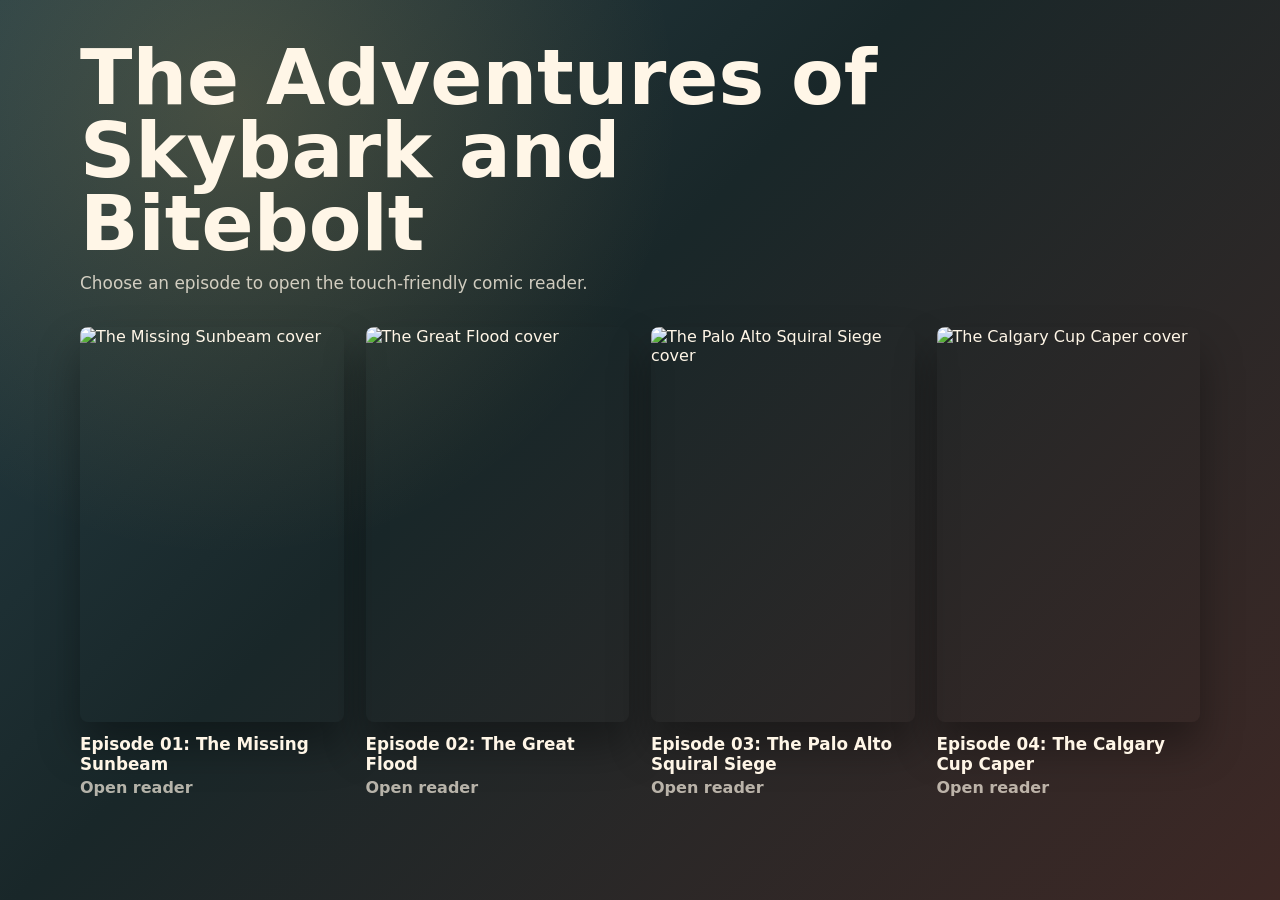
==== index.html @ cfe8c506 "Add episode 4 comic viewer" ====
<!doctype html>
<html lang="en">
  <head>
    <meta charset="utf-8">
    <meta name="viewport" content="width=device-width, initial-scale=1">
    <title>The Adventures of Skybark and Bitebolt</title>
    <style>
      :root {
        color-scheme: dark;
        font-family: Avenir Next, Avenir, Inter, ui-sans-serif, system-ui, -apple-system, BlinkMacSystemFont, "Segoe UI", sans-serif;
      }

      * {
        box-sizing: border-box;
      }

      body {
        min-height: 100vh;
        margin: 0;
        background:
          radial-gradient(circle at 18% 12%, rgba(242, 189, 91, 0.18), transparent 28rem),
          linear-gradient(135deg, #253f47 0%, #192729 42%, #3e2825 100%);
        color: #fff6e7;
      }

      main {
        width: min(1120px, calc(100% - 32px));
        margin: 0 auto;
        padding: 42px 0;
      }

      h1,
      p {
        margin: 0;
      }

      h1 {
        font-size: clamp(2rem, 6vw, 4.8rem);
        line-height: 0.95;
        max-width: 820px;
      }

      .intro {
        margin-top: 12px;
        color: rgba(255, 246, 231, 0.78);
        font-size: 1.06rem;
      }

      .episodes {
        display: grid;
        grid-template-columns: repeat(auto-fit, minmax(220px, 1fr));
        gap: 22px;
        margin-top: 34px;
      }

      a {
        color: inherit;
        text-decoration: none;
      }

      .episode {
        display: block;
      }

      .episode img {
        width: 100%;
        aspect-ratio: 2 / 3;
        display: block;
        object-fit: cover;
        border-radius: 8px;
        box-shadow: 0 24px 42px rgba(0, 0, 0, 0.34);
      }

      .episode h2 {
        margin: 12px 0 4px;
        font-size: 1.05rem;
      }

      .episode p {
        color: rgba(255, 246, 231, 0.68);
        font-weight: 700;
      }
    </style>
  </head>
  <body>
    <main>
      <h1>The Adventures of Skybark and Bitebolt</h1>
      <p class="intro">Choose an episode to open the touch-friendly comic reader.</p>

      <section class="episodes" aria-label="Episodes">
        <a class="episode" href="episodes/episode-01/">
          <img src="episodes/episode-01/images/cover.png" alt="The Missing Sunbeam cover">
          <h2>Episode 01: The Missing Sunbeam</h2>
          <p>Open reader</p>
        </a>
        <a class="episode" href="episodes/episode-02/">
          <img src="episodes/episode-02/images/cover.png" alt="The Great Flood cover">
          <h2>Episode 02: The Great Flood</h2>
          <p>Open reader</p>
        </a>
        <a class="episode" href="episodes/episode-03/">
          <img src="episodes/episode-03/images/cover.png" alt="The Palo Alto Squiral Siege cover">
          <h2>Episode 03: The Palo Alto Squiral Siege</h2>
          <p>Open reader</p>
        </a>
        <a class="episode" href="episodes/episode-04/">
          <img src="episodes/episode-04/images/cover.png" alt="The Calgary Cup Caper cover">
          <h2>Episode 04: The Calgary Cup Caper</h2>
          <p>Open reader</p>
        </a>
      </section>
    </main>
  </body>
</html>
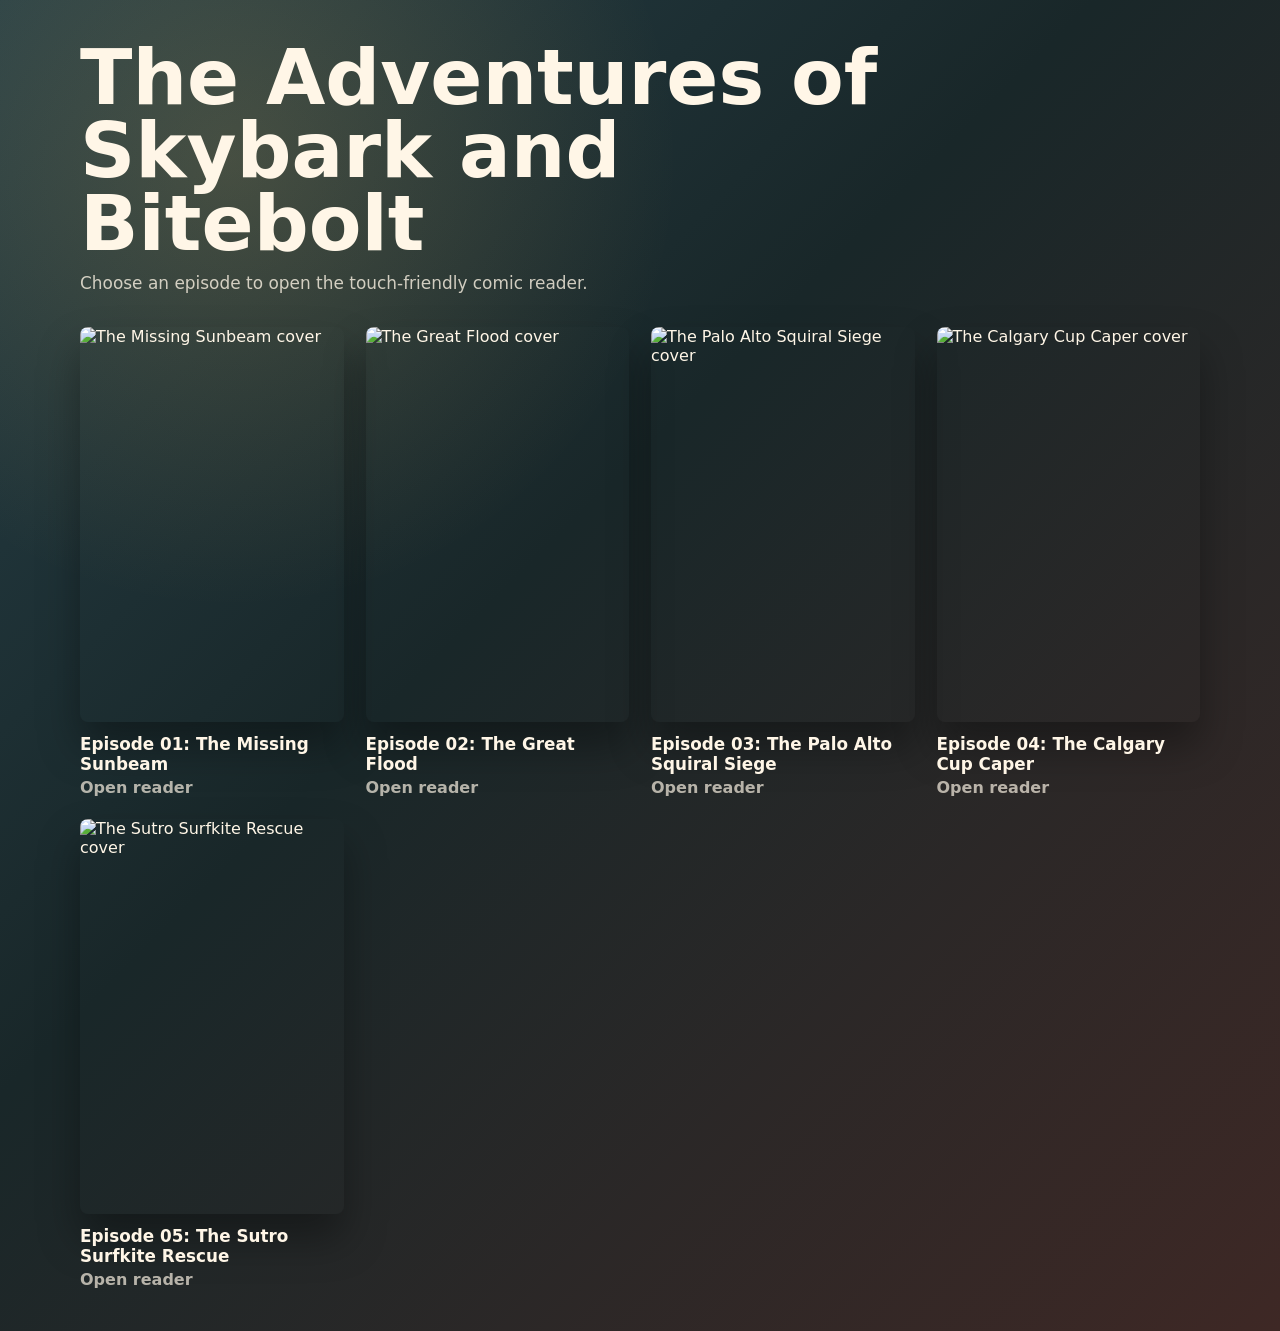
==== commit 1e653dab: "Add episode 5 comic viewer assets" ====
--- a/index.html
+++ b/index.html
@@ -108,6 +108,11 @@
           <h2>Episode 04: The Calgary Cup Caper</h2>
           <p>Open reader</p>
         </a>
+        <a class="episode" href="episodes/episode-05/">
+          <img src="episodes/episode-05/images/cover.png" alt="The Sutro Surfkite Rescue cover">
+          <h2>Episode 05: The Sutro Surfkite Rescue</h2>
+          <p>Open reader</p>
+        </a>
       </section>
     </main>
   </body>
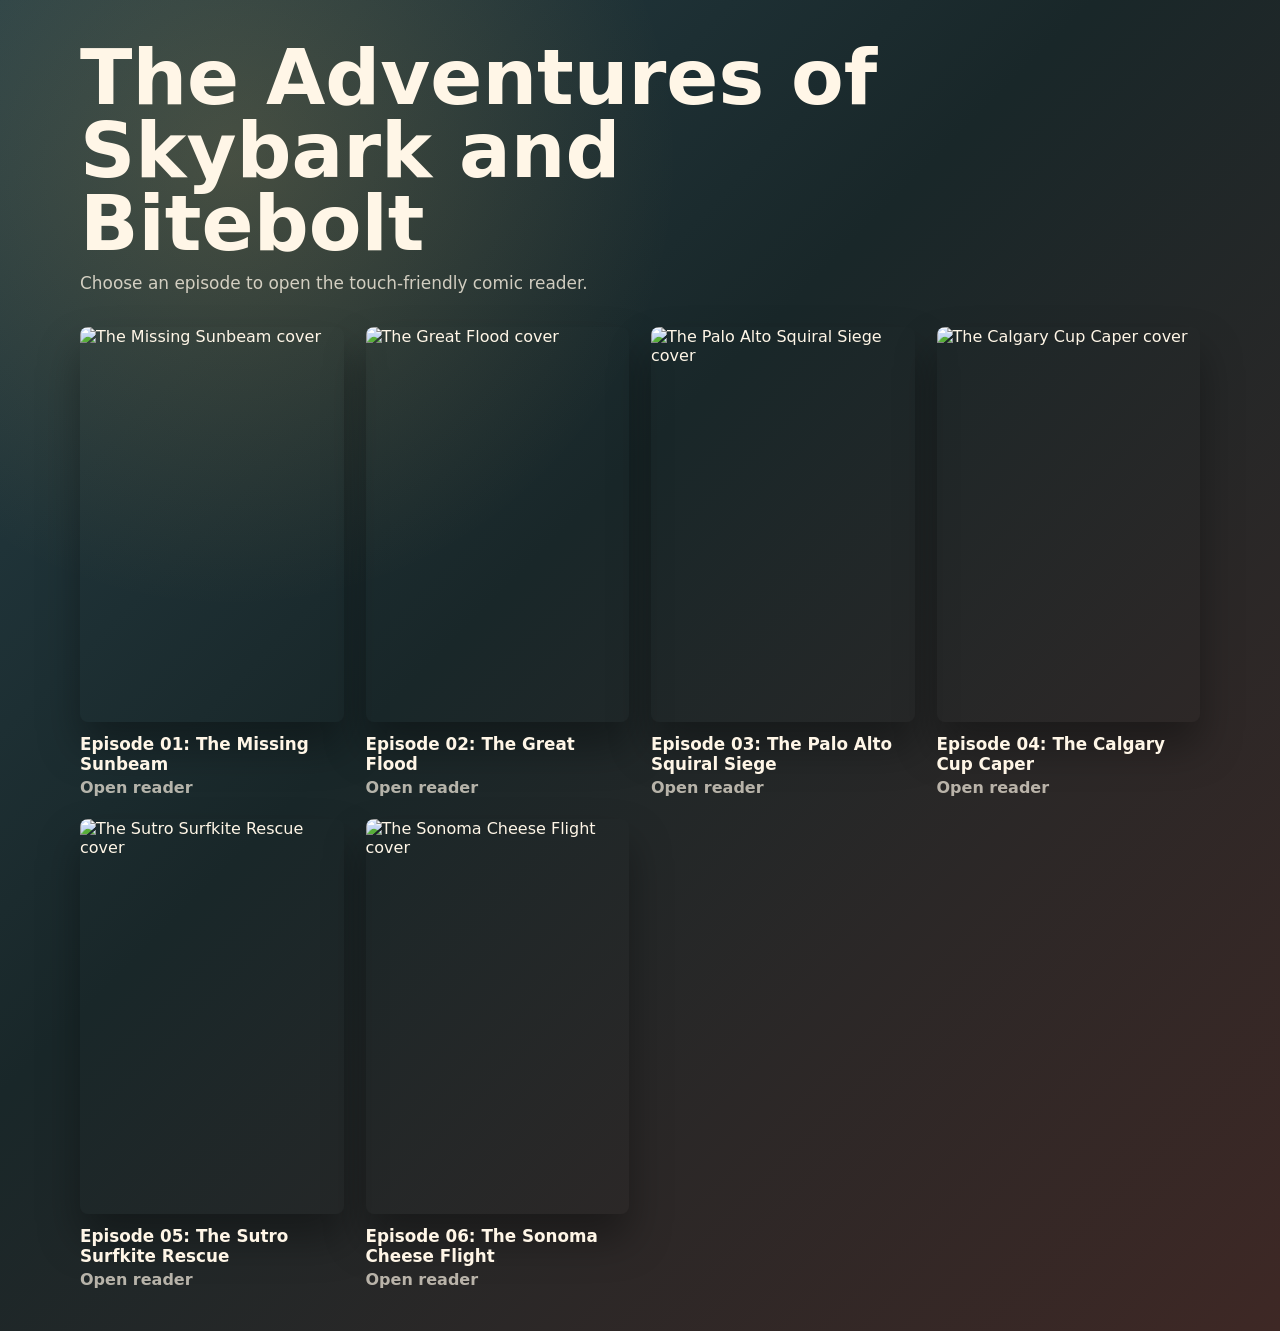
==== commit 3be1ea23: "Add episode 6 comic viewer" ====
--- a/index.html
+++ b/index.html
@@ -113,6 +113,11 @@
           <h2>Episode 05: The Sutro Surfkite Rescue</h2>
           <p>Open reader</p>
         </a>
+        <a class="episode" href="episodes/episode-06/">
+          <img src="episodes/episode-06/images/cover.png" alt="The Sonoma Cheese Flight cover">
+          <h2>Episode 06: The Sonoma Cheese Flight</h2>
+          <p>Open reader</p>
+        </a>
       </section>
     </main>
   </body>
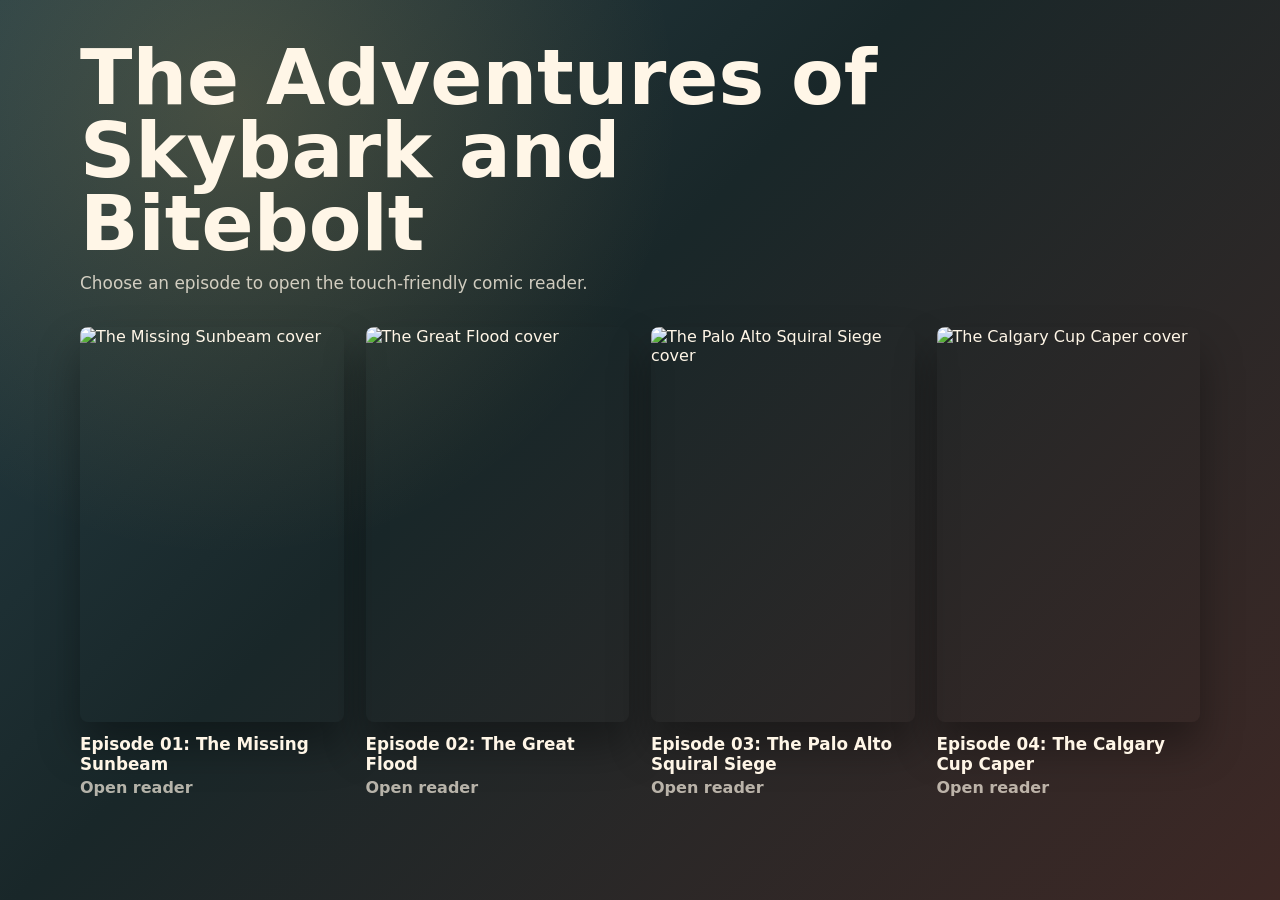
==== commit 7e0f9c14: "Merge episode 4 comic viewer Adds Episode 4 assets and viewer." ====
--- a/index.html
+++ b/index.html
@@ -108,16 +108,6 @@
           <h2>Episode 04: The Calgary Cup Caper</h2>
           <p>Open reader</p>
         </a>
-        <a class="episode" href="episodes/episode-05/">
-          <img src="episodes/episode-05/images/cover.png" alt="The Sutro Surfkite Rescue cover">
-          <h2>Episode 05: The Sutro Surfkite Rescue</h2>
-          <p>Open reader</p>
-        </a>
-        <a class="episode" href="episodes/episode-06/">
-          <img src="episodes/episode-06/images/cover.png" alt="The Sonoma Cheese Flight cover">
-          <h2>Episode 06: The Sonoma Cheese Flight</h2>
-          <p>Open reader</p>
-        </a>
       </section>
     </main>
   </body>
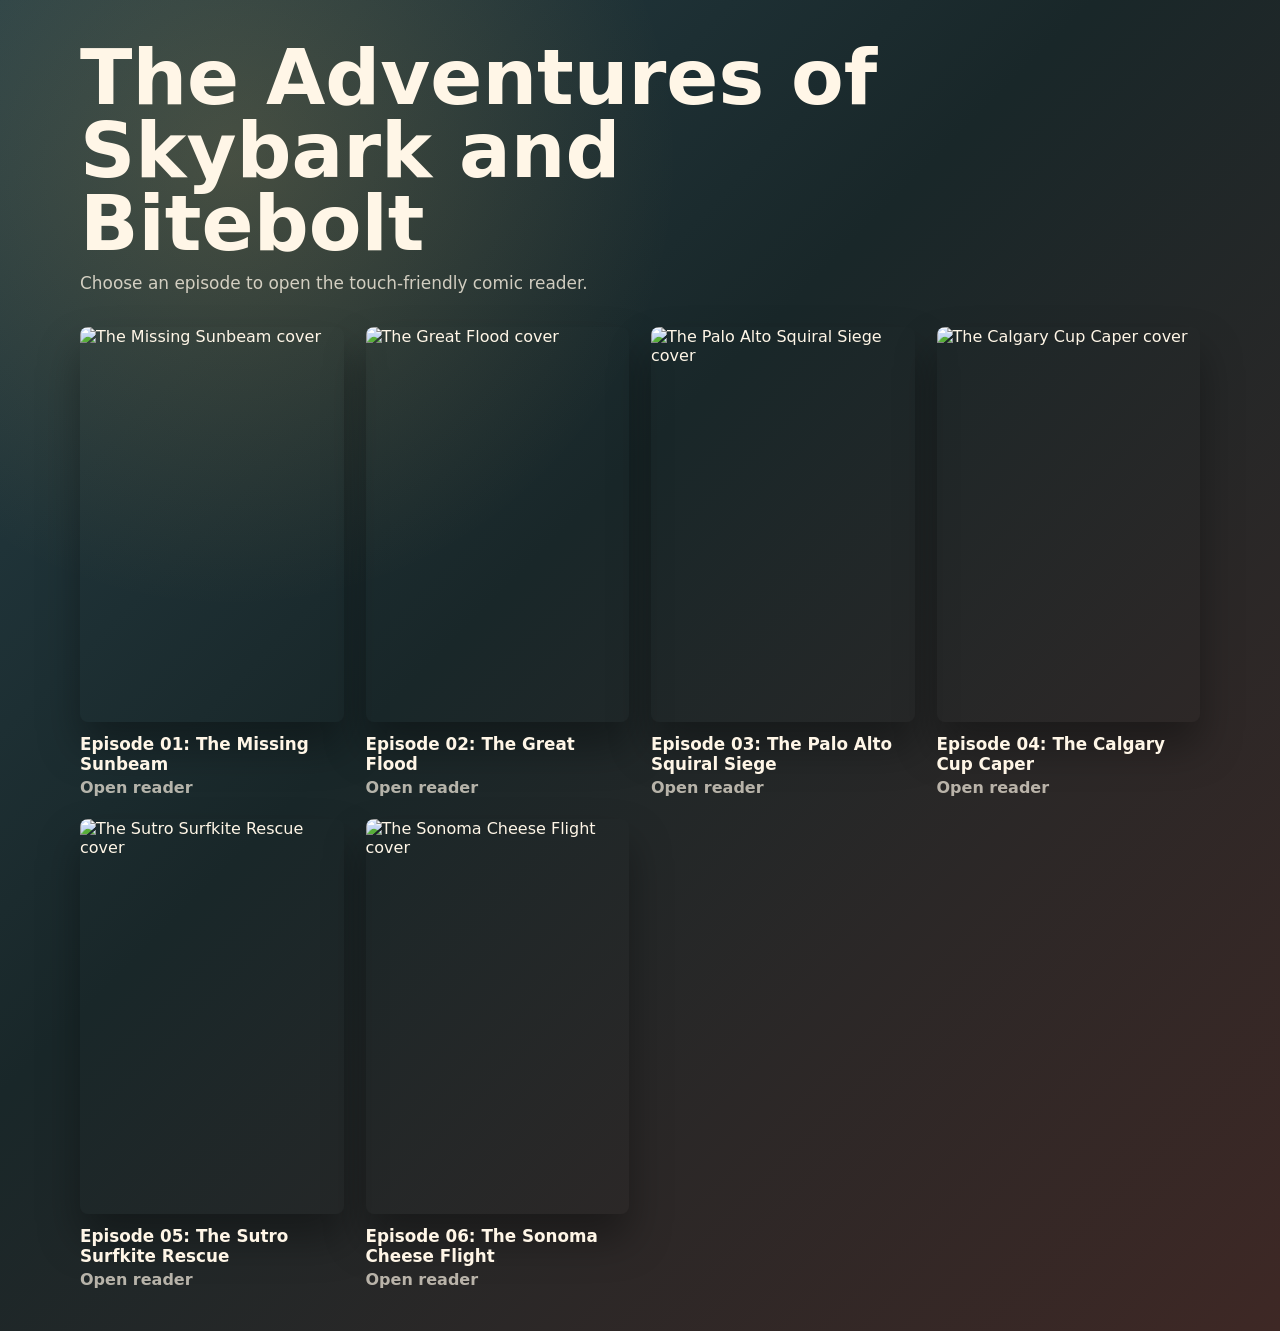
==== commit 8c9cdc8f: "Merge episode 5 and 6 comic assets" ====
--- a/index.html
+++ b/index.html
@@ -108,6 +108,16 @@
           <h2>Episode 04: The Calgary Cup Caper</h2>
           <p>Open reader</p>
         </a>
+        <a class="episode" href="episodes/episode-05/">
+          <img src="episodes/episode-05/images/cover.png" alt="The Sutro Surfkite Rescue cover">
+          <h2>Episode 05: The Sutro Surfkite Rescue</h2>
+          <p>Open reader</p>
+        </a>
+        <a class="episode" href="episodes/episode-06/">
+          <img src="episodes/episode-06/images/cover.png" alt="The Sonoma Cheese Flight cover">
+          <h2>Episode 06: The Sonoma Cheese Flight</h2>
+          <p>Open reader</p>
+        </a>
       </section>
     </main>
   </body>
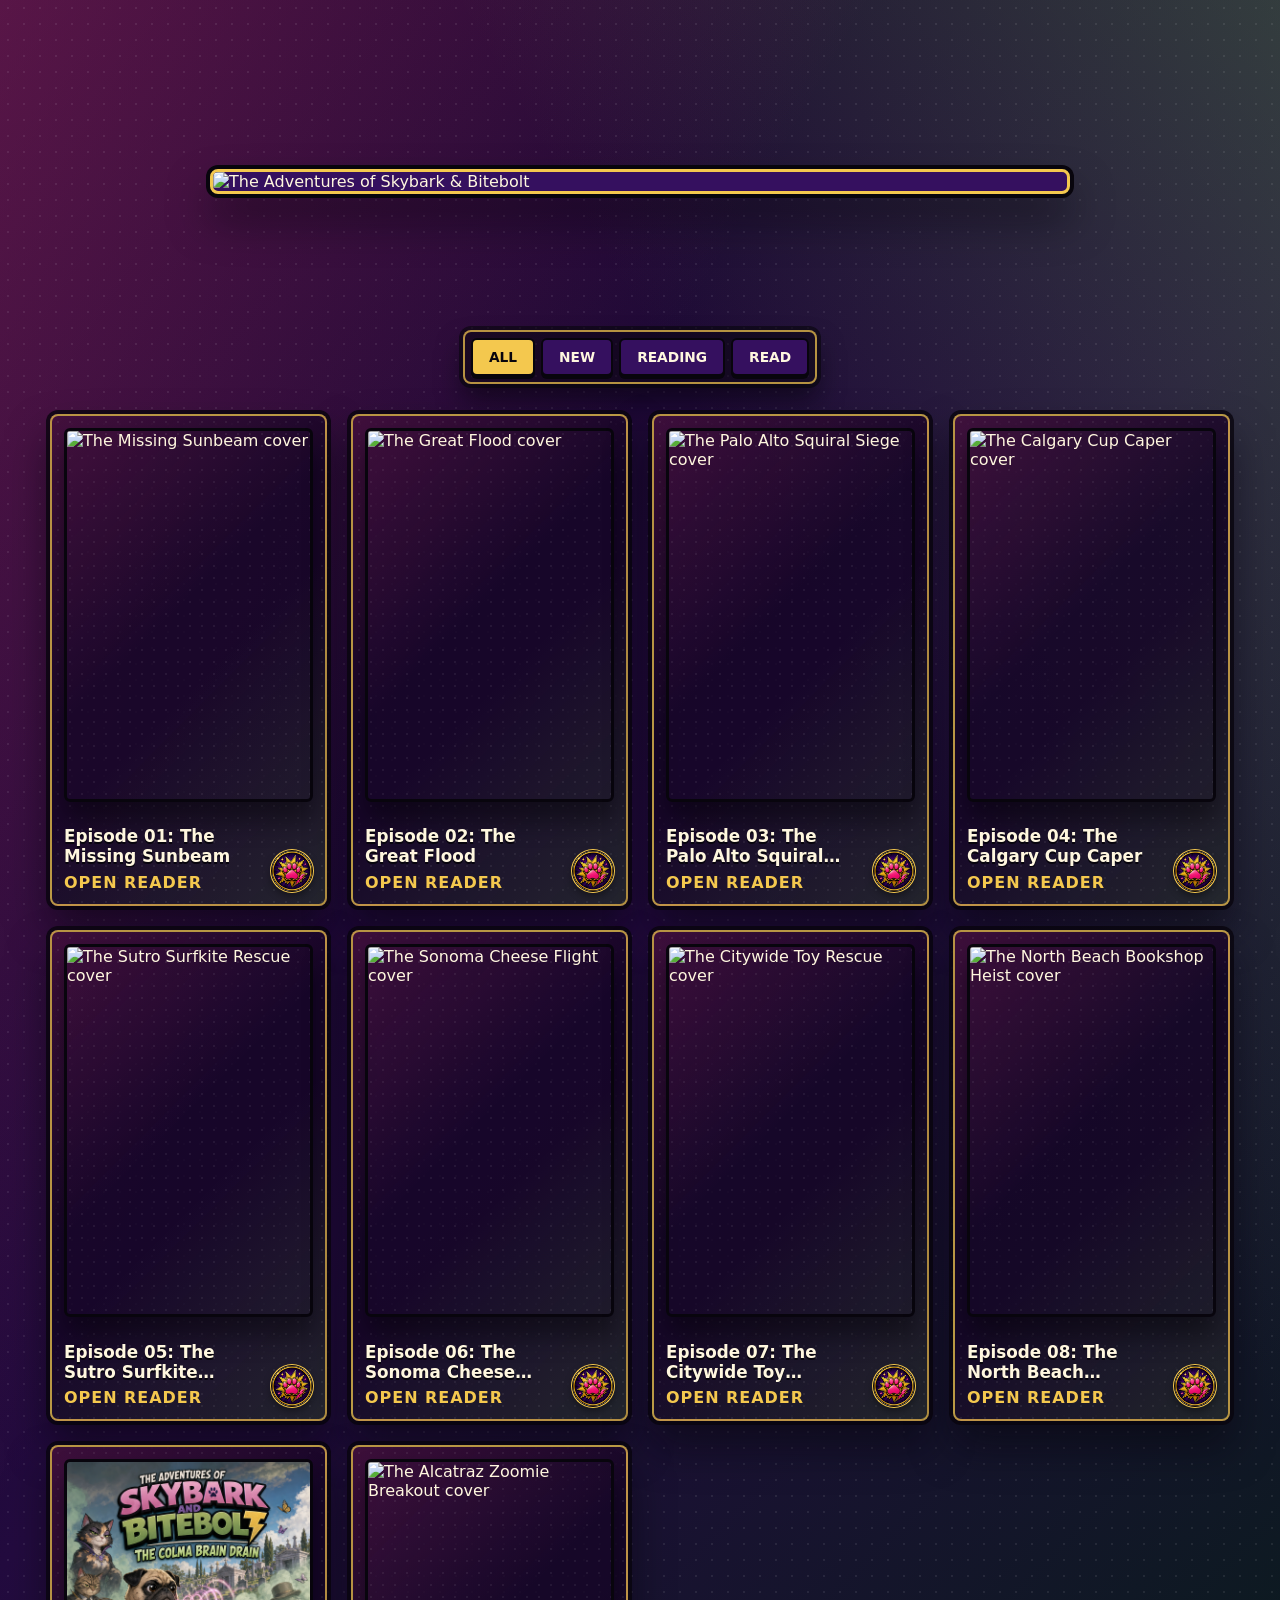
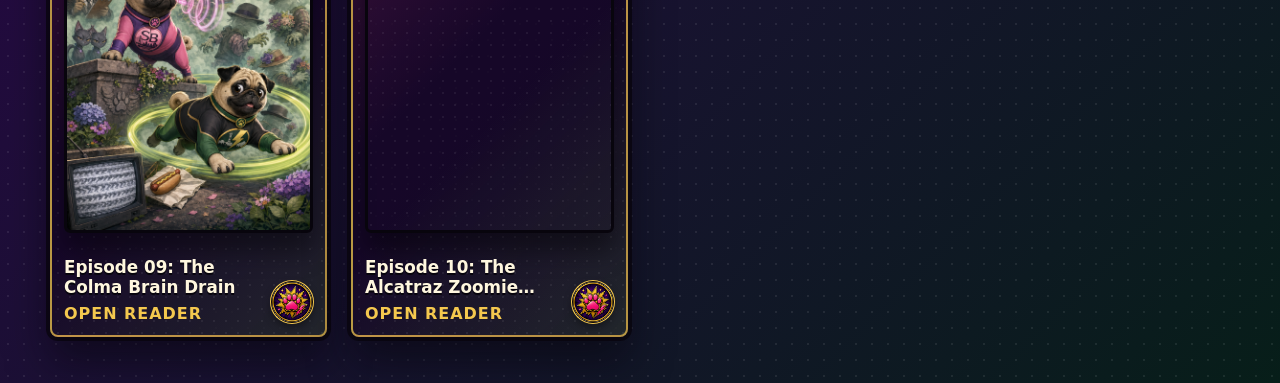
==== commit 1f19a723: "Add branded library status badges" ====
--- a/index.html
+++ b/index.html
@@ -4,121 +4,28 @@
     <meta charset="utf-8">
     <meta name="viewport" content="width=device-width, initial-scale=1">
     <title>The Adventures of Skybark and Bitebolt</title>
-    <style>
-      :root {
-        color-scheme: dark;
-        font-family: Avenir Next, Avenir, Inter, ui-sans-serif, system-ui, -apple-system, BlinkMacSystemFont, "Segoe UI", sans-serif;
-      }
-
-      * {
-        box-sizing: border-box;
-      }
-
-      body {
-        min-height: 100vh;
-        margin: 0;
-        background:
-          radial-gradient(circle at 18% 12%, rgba(242, 189, 91, 0.18), transparent 28rem),
-          linear-gradient(135deg, #253f47 0%, #192729 42%, #3e2825 100%);
-        color: #fff6e7;
-      }
-
-      main {
-        width: min(1120px, calc(100% - 32px));
-        margin: 0 auto;
-        padding: 42px 0;
-      }
-
-      h1,
-      p {
-        margin: 0;
-      }
-
-      h1 {
-        font-size: clamp(2rem, 6vw, 4.8rem);
-        line-height: 0.95;
-        max-width: 820px;
-      }
-
-      .intro {
-        margin-top: 12px;
-        color: rgba(255, 246, 231, 0.78);
-        font-size: 1.06rem;
-      }
-
-      .episodes {
-        display: grid;
-        grid-template-columns: repeat(auto-fit, minmax(220px, 1fr));
-        gap: 22px;
-        margin-top: 34px;
-      }
-
-      a {
-        color: inherit;
-        text-decoration: none;
-      }
-
-      .episode {
-        display: block;
-      }
-
-      .episode img {
-        width: 100%;
-        aspect-ratio: 2 / 3;
-        display: block;
-        object-fit: cover;
-        border-radius: 8px;
-        box-shadow: 0 24px 42px rgba(0, 0, 0, 0.34);
-      }
-
-      .episode h2 {
-        margin: 12px 0 4px;
-        font-size: 1.05rem;
-      }
-
-      .episode p {
-        color: rgba(255, 246, 231, 0.68);
-        font-weight: 700;
-      }
-    </style>
+    <link rel="stylesheet" href="library.css?v=read-status-polished-cards">
   </head>
   <body>
     <main>
-      <h1>The Adventures of Skybark and Bitebolt</h1>
-      <p class="intro">Choose an episode to open the touch-friendly comic reader.</p>
+      <header class="library-hero">
+        <div class="title-lockup">
+          <h1>The Adventures of Skybark and Bitebolt</h1>
+          <img class="title-art" src="assets/titles/skybark-bitebolt-masthead.png" alt="The Adventures of Skybark & Bitebolt">
+        </div>
+      </header>
 
-      <section class="episodes" aria-label="Episodes">
-        <a class="episode" href="episodes/episode-01/">
-          <img src="episodes/episode-01/images/cover.png" alt="The Missing Sunbeam cover">
-          <h2>Episode 01: The Missing Sunbeam</h2>
-          <p>Open reader</p>
-        </a>
-        <a class="episode" href="episodes/episode-02/">
-          <img src="episodes/episode-02/images/cover.png" alt="The Great Flood cover">
-          <h2>Episode 02: The Great Flood</h2>
-          <p>Open reader</p>
-        </a>
-        <a class="episode" href="episodes/episode-03/">
-          <img src="episodes/episode-03/images/cover.png" alt="The Palo Alto Squiral Siege cover">
-          <h2>Episode 03: The Palo Alto Squiral Siege</h2>
-          <p>Open reader</p>
-        </a>
-        <a class="episode" href="episodes/episode-04/">
-          <img src="episodes/episode-04/images/cover.png" alt="The Calgary Cup Caper cover">
-          <h2>Episode 04: The Calgary Cup Caper</h2>
-          <p>Open reader</p>
-        </a>
-        <a class="episode" href="episodes/episode-05/">
-          <img src="episodes/episode-05/images/cover.png" alt="The Sutro Surfkite Rescue cover">
-          <h2>Episode 05: The Sutro Surfkite Rescue</h2>
-          <p>Open reader</p>
-        </a>
-        <a class="episode" href="episodes/episode-06/">
-          <img src="episodes/episode-06/images/cover.png" alt="The Sonoma Cheese Flight cover">
-          <h2>Episode 06: The Sonoma Cheese Flight</h2>
-          <p>Open reader</p>
-        </a>
-      </section>
+      <nav class="status-filter" aria-label="Filter episodes by read status">
+        <button class="filter-button" type="button" data-filter="all" aria-pressed="true">All</button>
+        <button class="filter-button" type="button" data-filter="new" aria-pressed="false">New</button>
+        <button class="filter-button" type="button" data-filter="partial" aria-pressed="false">Reading</button>
+        <button class="filter-button" type="button" data-filter="read" aria-pressed="false">Read</button>
+      </nav>
+
+      <section class="episodes" id="episodeList" aria-label="Episodes"></section>
     </main>
+
+    <script src="episodes/catalog.js?v=read-status"></script>
+    <script src="library.js?v=read-status"></script>
   </body>
 </html>
--- a/library.css
+++ b/library.css
@@ -0,0 +1,261 @@
+:root {
+  color-scheme: dark;
+  --ink: #08050d;
+  --deep-purple: #230b3f;
+  --panel-purple: #35105f;
+  --hot-pink: #f23a91;
+  --emerald: #5fb246;
+  --gold: #f4c84e;
+  --cream: #fff7df;
+  --shadow: rgba(6, 3, 12, 0.54);
+  font-family: Avenir Next, Avenir, Inter, ui-sans-serif, system-ui, -apple-system, BlinkMacSystemFont, "Segoe UI", sans-serif;
+}
+
+* {
+  box-sizing: border-box;
+}
+
+body {
+  min-height: 100vh;
+  margin: 0;
+  background:
+    radial-gradient(circle, rgba(255, 255, 255, 0.08) 0 1px, transparent 1.5px) 0 0 / 16px 16px,
+    linear-gradient(120deg, rgba(242, 58, 145, 0.3), transparent 36%),
+    linear-gradient(240deg, rgba(95, 178, 70, 0.3), transparent 34%),
+    linear-gradient(135deg, #160627 0%, var(--deep-purple) 48%, #071e19 100%);
+  color: var(--cream);
+}
+
+main {
+  width: min(1180px, calc(100% - 32px));
+  margin: 0 auto;
+  padding: 28px 0 46px;
+}
+
+h1,
+p {
+  margin: 0;
+}
+
+h1 {
+  position: absolute;
+  width: 1px;
+  height: 1px;
+  overflow: hidden;
+  clip: rect(0 0 0 0);
+  white-space: nowrap;
+}
+
+.library-hero {
+  min-height: 300px;
+  display: grid;
+  grid-template-columns: 1fr;
+  align-items: center;
+  justify-items: center;
+  padding: clamp(14px, 3vw, 28px) 0 22px;
+}
+
+.title-lockup {
+  min-width: 0;
+  width: min(100%, 860px);
+}
+
+.title-art {
+  width: min(100%, 860px);
+  display: block;
+  border: 3px solid var(--gold);
+  border-radius: 8px;
+  background: var(--panel-purple);
+  box-shadow:
+    0 0 0 4px var(--ink),
+    0 24px 42px var(--shadow);
+}
+
+.episodes {
+  display: grid;
+  grid-template-columns: repeat(auto-fit, minmax(230px, 1fr));
+  gap: 24px;
+  margin-top: 26px;
+}
+
+.empty-state {
+  grid-column: 1 / -1;
+  margin: 18px auto 0;
+  padding: 16px 20px;
+  border: 2px solid var(--gold);
+  border-radius: 8px;
+  background: rgba(8, 5, 13, 0.5);
+  color: var(--cream);
+  font-weight: 900;
+  text-align: center;
+  box-shadow:
+    0 0 0 4px rgba(8, 5, 13, 0.6),
+    0 16px 26px var(--shadow);
+}
+
+.status-filter {
+  width: max-content;
+  max-width: 100%;
+  margin: 2px auto 30px;
+  padding: 6px;
+  display: flex;
+  gap: 6px;
+  overflow-x: auto;
+  border: 2px solid rgba(244, 200, 78, 0.72);
+  border-radius: 8px;
+  background: rgba(8, 5, 13, 0.5);
+  box-shadow:
+    0 0 0 4px rgba(8, 5, 13, 0.6),
+    0 16px 26px var(--shadow);
+}
+
+.filter-button {
+  min-height: 38px;
+  padding: 0 16px;
+  border: 2px solid var(--ink);
+  border-radius: 6px;
+  background: var(--panel-purple);
+  color: var(--cream);
+  cursor: pointer;
+  font: inherit;
+  font-size: 0.86rem;
+  font-weight: 900;
+  text-transform: uppercase;
+  box-shadow: 0 3px 0 var(--ink);
+}
+
+.filter-button[aria-pressed="true"] {
+  background: var(--gold);
+  color: var(--ink);
+}
+
+.filter-button:is(:hover, :focus-visible) {
+  background: var(--hot-pink);
+  color: var(--cream);
+  outline: none;
+}
+
+a {
+  color: inherit;
+  text-decoration: none;
+}
+
+.episode {
+  display: grid;
+  grid-template-rows: auto 1fr;
+  gap: 12px;
+  position: relative;
+  padding: 12px;
+  overflow: hidden;
+  border: 2px solid rgba(244, 200, 78, 0.72);
+  border-radius: 8px;
+  background:
+    linear-gradient(135deg, rgba(242, 58, 145, 0.18), transparent 42%),
+    linear-gradient(315deg, rgba(95, 178, 70, 0.18), transparent 46%),
+    rgba(22, 6, 39, 0.84);
+  box-shadow:
+    0 0 0 4px rgba(8, 5, 13, 0.78),
+    0 24px 42px var(--shadow);
+  transition: transform 160ms ease, border-color 160ms ease, box-shadow 160ms ease;
+}
+
+.episode::before {
+  content: "";
+  position: absolute;
+  inset: 0;
+  pointer-events: none;
+  background: radial-gradient(circle, rgba(255, 255, 255, 0.12) 0 1px, transparent 1.5px) 0 0 / 12px 12px;
+  opacity: 0.5;
+}
+
+.episode:is(:hover, :focus-visible) {
+  border-color: var(--hot-pink);
+  box-shadow:
+    0 0 0 4px var(--ink),
+    0 0 0 7px rgba(244, 200, 78, 0.55),
+    0 30px 50px var(--shadow);
+  transform: translateY(-4px);
+  outline: none;
+}
+
+.episode img {
+  width: 100%;
+  display: block;
+}
+
+.cover-wrap {
+  position: relative;
+  display: block;
+}
+
+.cover-wrap > img {
+  position: relative;
+  width: 100%;
+  aspect-ratio: 2 / 3;
+  display: block;
+  object-fit: cover;
+  border: 3px solid var(--ink);
+  border-radius: 6px;
+  box-shadow: 0 18px 26px rgba(0, 0, 0, 0.42);
+}
+
+.episode-meta {
+  position: relative;
+  z-index: 1;
+  min-height: 78px;
+  display: grid;
+  grid-template-columns: minmax(0, 1fr) 46px;
+  gap: 12px;
+  align-items: end;
+}
+
+.episode-copy {
+  min-width: 0;
+}
+
+.episode-meta > .status-badge {
+  width: 42px;
+  aspect-ratio: 1;
+  place-self: end;
+  border: 1px solid var(--ink);
+  border-radius: 999px;
+  object-fit: cover;
+  background: var(--deep-purple);
+  box-shadow:
+    0 0 0 1px var(--gold),
+    0 4px 8px rgba(0, 0, 0, 0.42);
+}
+
+.status-badge-read {
+  border-radius: 8px;
+}
+
+.episode h2 {
+  position: relative;
+  min-height: 2.4em;
+  margin: 0 0 6px;
+  color: var(--cream);
+  font-size: 1.05rem;
+  line-height: 1.2;
+  text-shadow: 0 2px 0 var(--ink);
+  display: -webkit-box;
+  overflow: hidden;
+  -webkit-box-orient: vertical;
+  -webkit-line-clamp: 2;
+}
+
+.episode p {
+  position: relative;
+  margin: 0;
+  color: var(--gold);
+  font-weight: 900;
+  text-transform: uppercase;
+  letter-spacing: 0.06em;
+}
+
+@media (max-width: 720px) {
+  .library-hero {
+    min-height: 0;
+    text-align: center;
+  }
+}
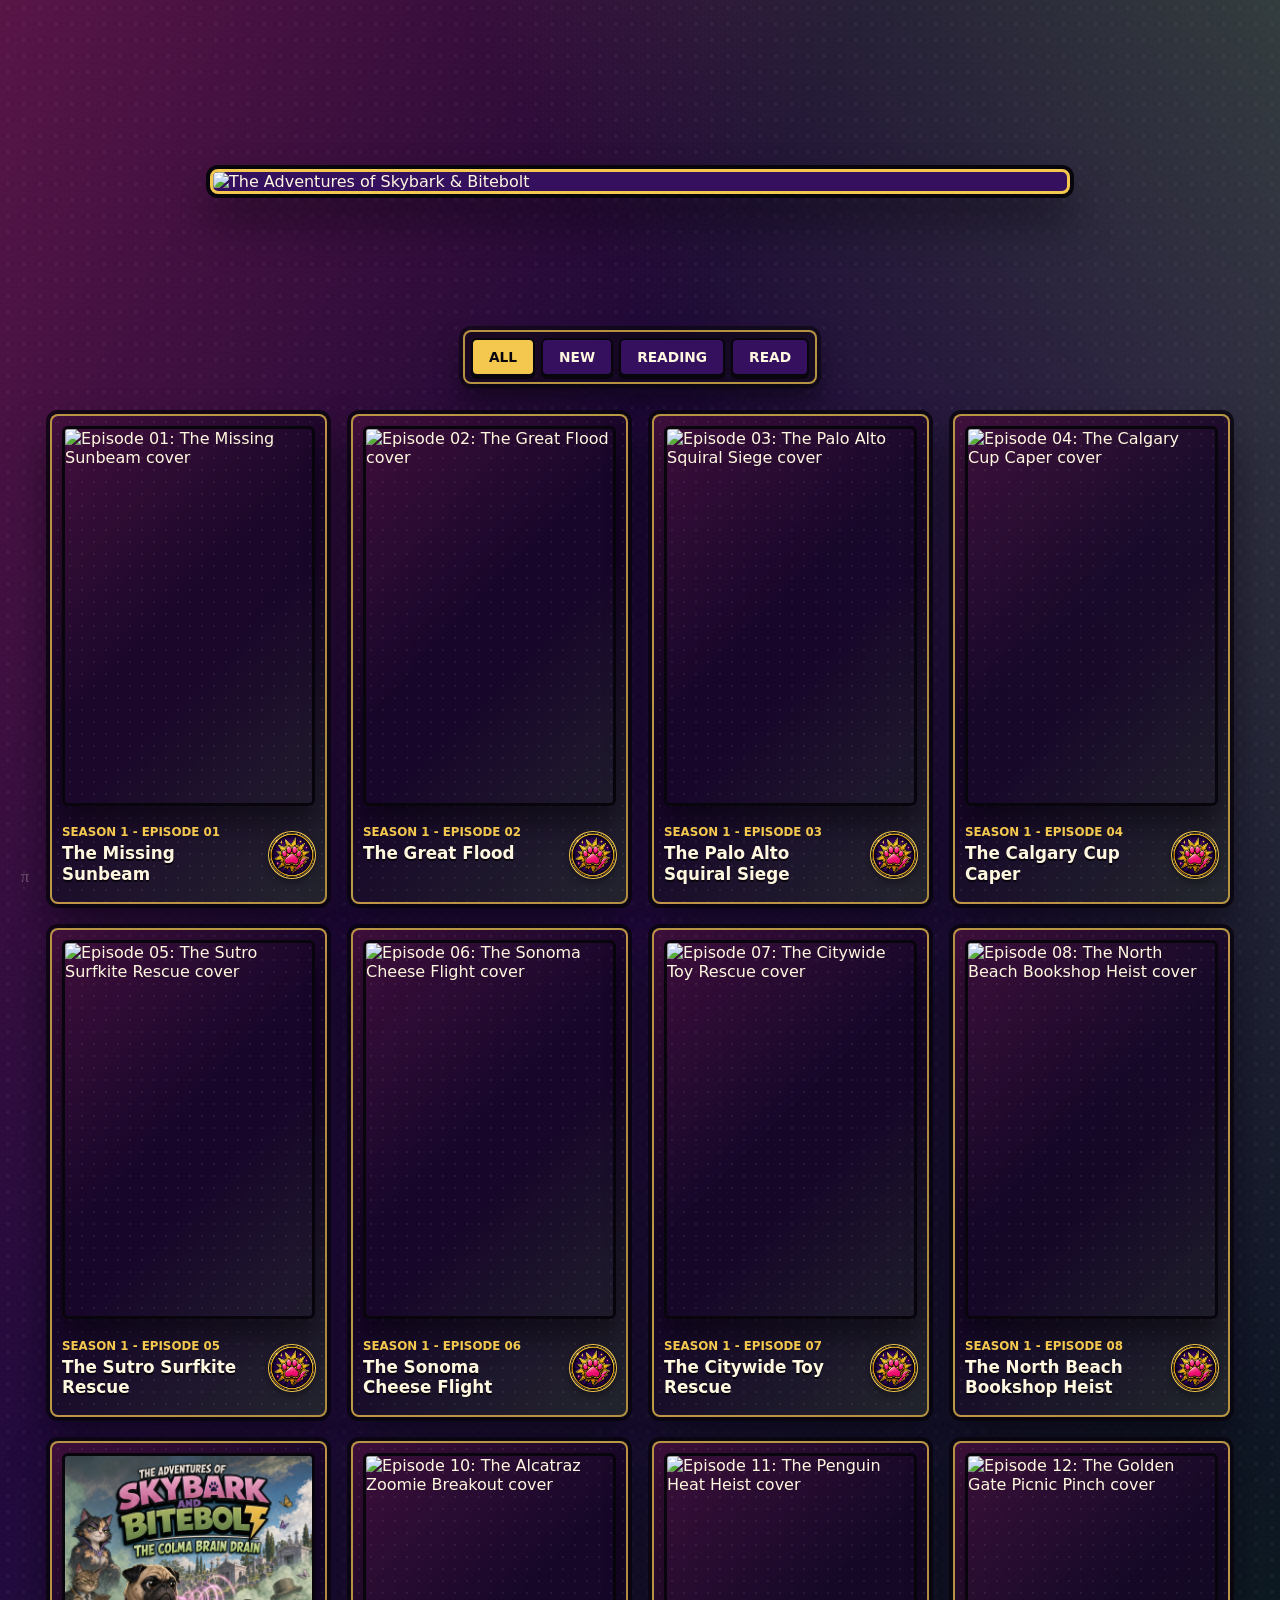
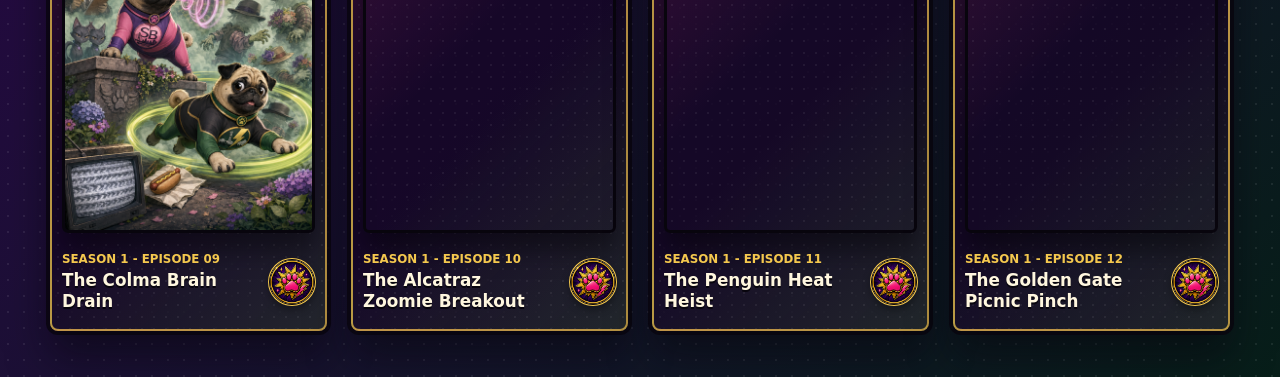
==== commit 6f736025: "Balance episode card layout" ====
--- a/index.html
+++ b/index.html
@@ -4,9 +4,9 @@
     <meta charset="utf-8">
     <meta name="viewport" content="width=device-width, initial-scale=1">
     <title>The Adventures of Skybark and Bitebolt</title>
-    <link rel="stylesheet" href="library.css?v=read-status-polished-cards">
+    <link rel="stylesheet" href="library.css?v=episode-card-balance">
   </head>
-  <body>
+  <body data-library-page="main">
     <main>
       <header class="library-hero">
         <div class="title-lockup">
@@ -24,8 +24,9 @@
 
       <section class="episodes" id="episodeList" aria-label="Episodes"></section>
     </main>
+    <a class="vault-link" href="vault.html" aria-label="Open the vault">π</a>
 
-    <script src="episodes/catalog.js?v=read-status"></script>
-    <script src="library.js?v=read-status"></script>
+    <script src="episodes/catalog.js?v=vault-flags"></script>
+    <script src="library.js?v=episode-card-balance"></script>
   </body>
 </html>
--- a/library.css
+++ b/library.css
@@ -27,6 +27,7 @@
 }
 
 main {
+  position: relative;
   width: min(1180px, calc(100% - 32px));
   margin: 0 auto;
   padding: 28px 0 46px;
@@ -69,6 +70,41 @@
   box-shadow:
     0 0 0 4px var(--ink),
     0 24px 42px var(--shadow);
+}
+
+.vault-hero {
+  position: relative;
+}
+
+.vault-kicker {
+  margin: 0 0 14px;
+  color: var(--gold);
+  font-size: 0.86rem;
+  font-weight: 900;
+  letter-spacing: 0.12em;
+  text-align: center;
+  text-transform: uppercase;
+}
+
+.library-return {
+  position: absolute;
+  left: 0;
+  top: 18px;
+  padding: 10px 14px;
+  border: 2px solid rgba(244, 200, 78, 0.72);
+  border-radius: 6px;
+  background: rgba(8, 5, 13, 0.54);
+  color: var(--cream);
+  font-size: 0.82rem;
+  font-weight: 900;
+  text-transform: uppercase;
+  box-shadow: 0 3px 0 var(--ink);
+}
+
+.library-return:is(:hover, :focus-visible) {
+  background: var(--gold);
+  color: var(--ink);
+  outline: none;
 }
 
 .episodes {
@@ -140,12 +176,36 @@
   text-decoration: none;
 }
 
+.vault-link {
+  position: fixed;
+  left: max(10px, env(safe-area-inset-left));
+  bottom: max(8px, env(safe-area-inset-bottom));
+  z-index: 10;
+  width: 30px;
+  height: 30px;
+  display: grid;
+  place-items: center;
+  border-radius: 999px;
+  color: rgba(255, 247, 223, 0.28);
+  font-family: Georgia, "Times New Roman", serif;
+  font-size: 1.05rem;
+  line-height: 1;
+  transition: color 160ms ease, background 160ms ease, transform 160ms ease;
+}
+
+.vault-link:is(:hover, :focus-visible) {
+  background: rgba(8, 5, 13, 0.54);
+  color: var(--gold);
+  outline: 1px solid rgba(244, 200, 78, 0.36);
+  transform: translateY(-1px);
+}
+
 .episode {
   display: grid;
-  grid-template-rows: auto 1fr;
-  gap: 12px;
-  position: relative;
-  padding: 12px;
+  grid-template-rows: auto minmax(76px, auto);
+  gap: 10px;
+  position: relative;
+  padding: 10px;
   overflow: hidden;
   border: 2px solid rgba(244, 200, 78, 0.72);
   border-radius: 8px;
@@ -202,21 +262,35 @@
 .episode-meta {
   position: relative;
   z-index: 1;
-  min-height: 78px;
-  display: grid;
-  grid-template-columns: minmax(0, 1fr) 46px;
-  gap: 12px;
-  align-items: end;
+  min-height: 76px;
+  display: grid;
+  grid-template-columns: minmax(0, 1fr) 52px;
+  gap: 14px;
+  align-items: center;
+  padding: 2px 0 0;
 }
 
 .episode-copy {
   min-width: 0;
+  display: grid;
+  gap: 4px;
+  align-content: center;
+}
+
+.episode-detail {
+  position: relative;
+  display: block;
+  color: var(--gold);
+  font-size: 0.74rem;
+  font-weight: 900;
+  line-height: 1.2;
+  text-transform: uppercase;
 }
 
 .episode-meta > .status-badge {
-  width: 42px;
+  width: 46px;
   aspect-ratio: 1;
-  place-self: end;
+  place-self: center end;
   border: 1px solid var(--ink);
   border-radius: 999px;
   object-fit: cover;
@@ -233,7 +307,7 @@
 .episode h2 {
   position: relative;
   min-height: 2.4em;
-  margin: 0 0 6px;
+  margin: 0;
   color: var(--cream);
   font-size: 1.05rem;
   line-height: 1.2;
@@ -244,18 +318,15 @@
   -webkit-line-clamp: 2;
 }
 
-.episode p {
-  position: relative;
-  margin: 0;
-  color: var(--gold);
-  font-weight: 900;
-  text-transform: uppercase;
-  letter-spacing: 0.06em;
-}
-
 @media (max-width: 720px) {
   .library-hero {
     min-height: 0;
     text-align: center;
   }
-}
+
+  .library-return {
+    position: static;
+    justify-self: start;
+    margin-bottom: 12px;
+  }
+}
